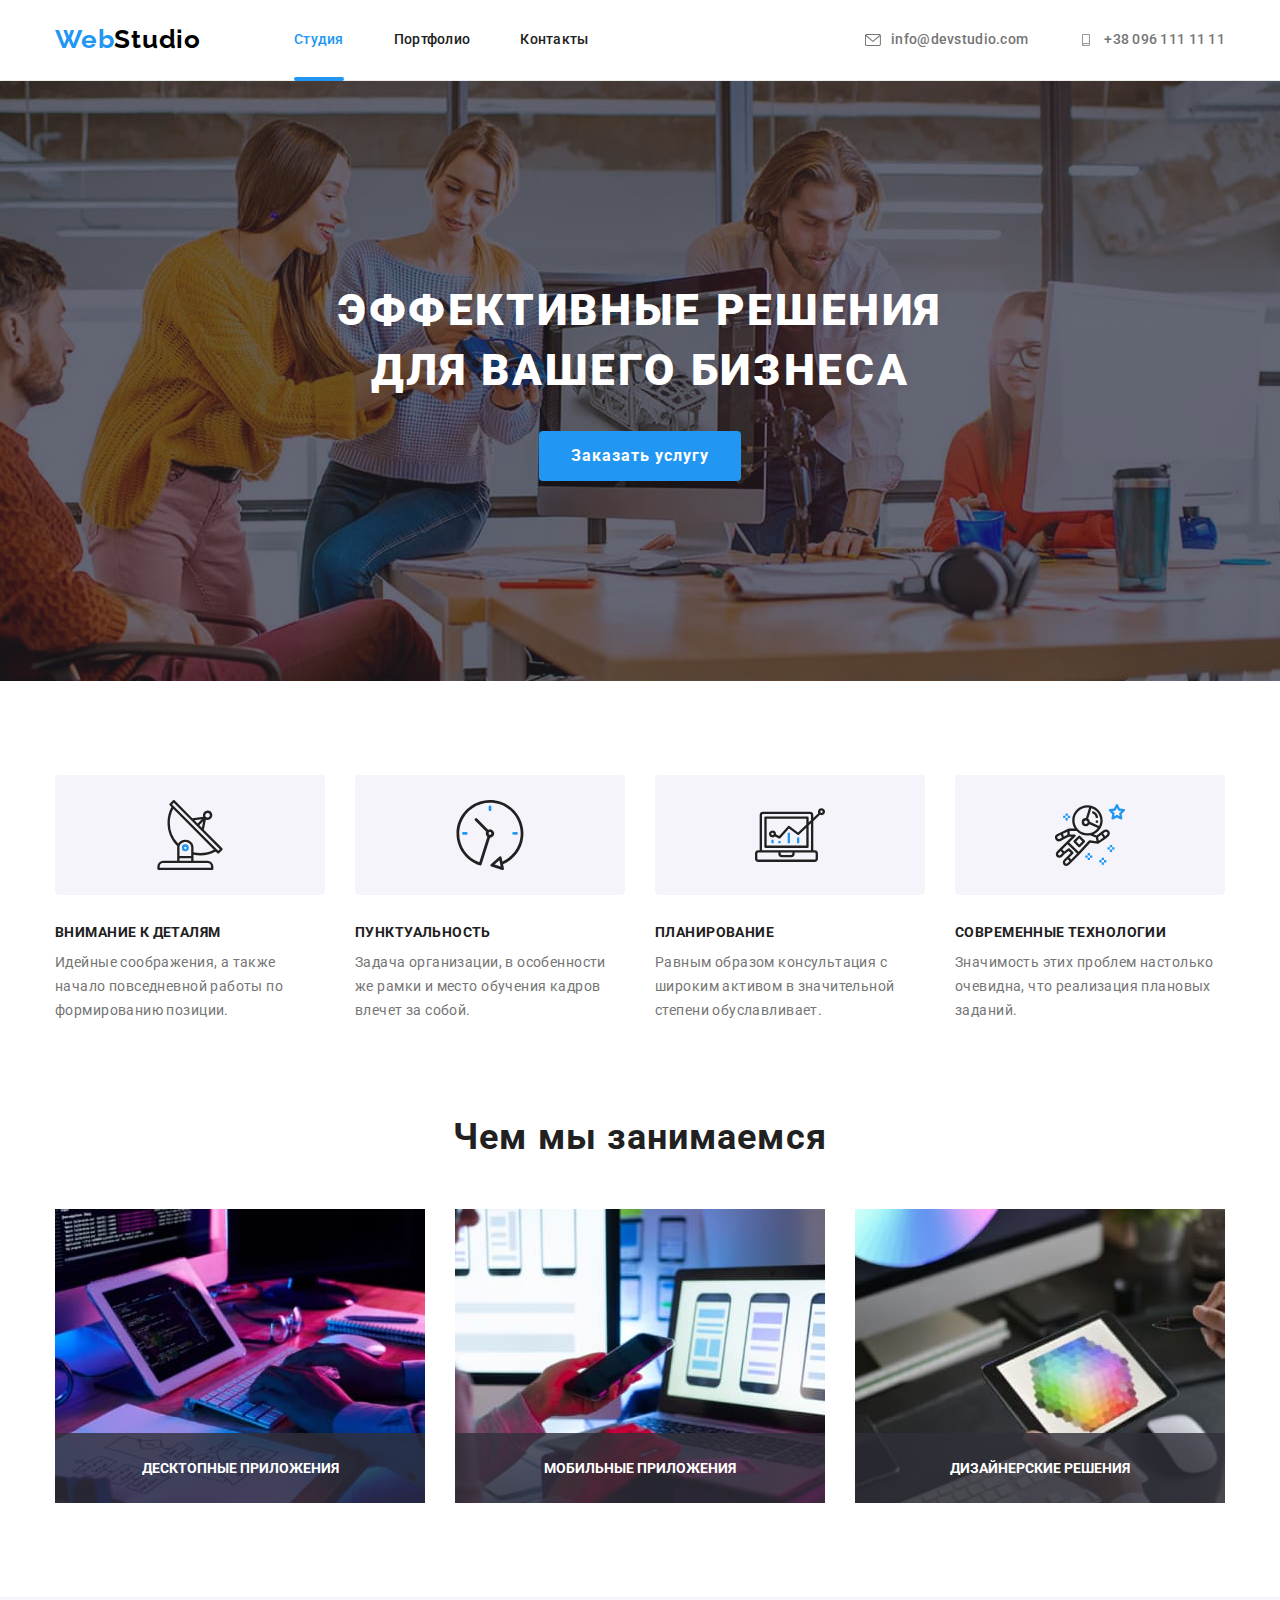
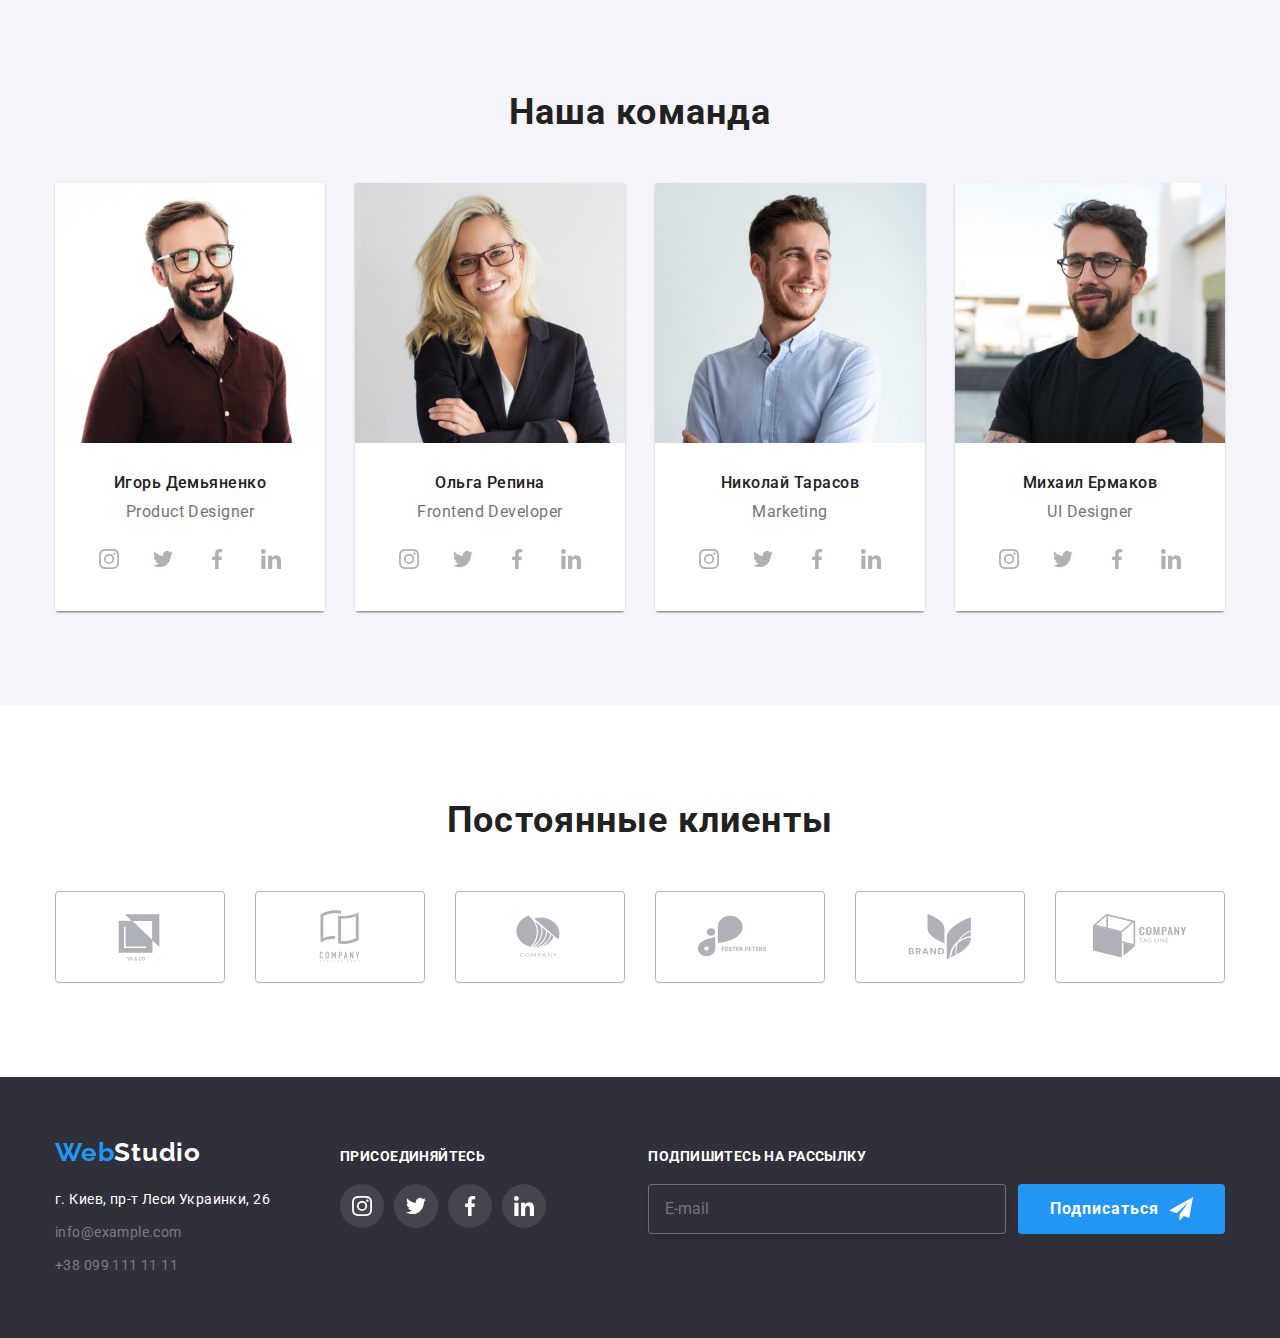
==== index.html @ a13e6424 "Клонирование файлов ДЗ-6" ====
<!DOCTYPE html>
<html lang="ru">
  <head>
    <meta charset="UTF-8" />
    <meta name="viewport" content="width=device-width, initial-scale=1.0" />
    <title>Web Studio (Version 2.1)</title>
    <link rel="preconnect" href="https://fonts.googleapis.com" />
    <link rel="preconnect" href="https://fonts.gstatic.com" crossorigin />
    <link
      href="https://fonts.googleapis.com/css2?family=Raleway:wght@700&family=Roboto:wght@400;500;700;900&display=swap"
      rel="stylesheet"
    />
    <link
      rel="stylesheet"
      href="https://cdnjs.cloudflare.com/ajax/libs/modern-normalize/1.0.0/modern-normalize.min.css"
    />
    <link rel="stylesheet" href="./css/styles.css" />
  </head>
  <body>
    <!--header-->

    <header class="page-header">
      <div class="container all-head">
        <nav class="main-nav">
          <a href="/" class="logo">Web<span class="logo-part">Studio</span></a>
          <ul class="site-nav">
            <li class="item"><a href="./index.html" class="active">Студия</a></li>
            <li class="item"><a href="./portfolio.html">Портфолио</a></li>
            <li class="item"><a href="">Контакты</a></li>
          </ul>
        </nav>
        <ul class="auth-nav">
          <li class="item">
            <a href="mailto:info@devstudio.com" class="link">
              <svg class="auth-icon" width="16" height="12">
                <use href="./images/sprite.svg#icon-envelope"></use>
              </svg>
              info@devstudio.com</a
            >
          </li>
          <li class="item">
            <a href="tel:+380961111111" class="link">
              <svg class="auth-icon" width="16" height="12">
                <use href="images/sprite.svg#icon-smartphone"></use>
              </svg>
              +38 096 111 11 11</a
            >
          </li>
        </ul>
      </div>
    </header>

    <!--main-->
    <main>
      <!--Hero section-->

      <section class="hero overlay">
        <div class="container">
          <h1 class="hero-title">
            Эффективные решения <br />
            для вашего бизнеса
          </h1>
          <button data-modal-open type="button" class="button primary">Заказать услугу</button>
        </div>
      </section>

      <!--Features section-->
      <section class="section features">
        <div class="container">
          <ul class="feature-list">
            <li class="item">
              <div class="icon-box">
                <svg class="feature-icon" width="70" height="70">
                  <use href="images/sprite.svg#icon-antenna"></use>
                </svg>
              </div>
              <h3 class="title">Внимание к деталям</h3>
              <p class="text">
                Идейные соображения, а также начало повседневной работы по формированию позиции.
              </p>
            </li>
            <li class="item">
              <div class="icon-box">
                <svg class="feature-icon" width="70" height="70">
                  <use href="images/sprite.svg#icon-clock"></use>
                </svg>
              </div>
              <h3 class="title">Пунктуальность</h3>
              <p class="text">
                Задача организации, в особенности же рамки и место обучения кадров влечет за собой.
              </p>
            </li>
            <li class="item">
              <div class="icon-box">
                <svg class="feature-icon" width="70" height="70">
                  <use href="images/sprite.svg#icon-diagram"></use>
                </svg>
              </div>
              <h3 class="title">Планирование</h3>
              <p class="text">
                Равным образом консультация с широким активом в значительной степени обуславливает.
              </p>
            </li>
            <li class="item">
              <div class="icon-box">
                <svg class="feature-icon" width="70" height="70">
                  <use href="images/sprite.svg#icon-astronaut"></use>
                </svg>
              </div>
              <h3 class="title">Современные технологии</h3>
              <p class="text">
                Значимость этих проблем настолько очевидна, что реализация плановых заданий.
              </p>
            </li>
          </ul>
        </div>
      </section>

      <!--What we do section-->
      <section class="section">
        <div class="container">
          <h2 class="section-title">Чем мы занимаемся</h2>
          <ul class="whatdo">
            <li class="whatdo-item">
              <div class="whatdo-thumb">
                <img class="whatdo-img" src="images/what1.jpg" alt="Разработка" width="370" />

                <div class="whatdo-description">
                  <p class="whatdo-text">Десктопные приложения</p>
                </div>
              </div>
            </li>
            <li class="whatdo-item">
              <div class="whatdo-thumb">
                <img src="images/what2.jpg" alt="Оптимизация" width="370" />
                <div class="whatdo-description">
                  <p class="whatdo-text">Мобильные приложения</p>
                </div>
              </div>
            </li>
            <li class="whatdo-item">
              <div class="whatdo-thumb">
                <img src="images/what3.jpg" alt="Дизайн" width="370" />
                <div class="whatdo-description">
                  <p class="whatdo-text">Дизайнерские решения</p>
                </div>
              </div>
            </li>
          </ul>
        </div>
      </section>
      <!--Our team section-->
      <section class="section our-team">
        <div class="container">
          <h2 class="section-title">Наша команда</h2>
          <ul class="team-list">
            <li class="item">
              <img src="images/team1.jpg" alt="Product Designer" width="270" />
              <div class="employee">
                <h3 class="title">Игорь Демьяненко</h3>
                <p class="text">Product Designer</p>
                <ul class="social-list">
                  <li class="social-item">
                    <a class="social-link" href="https://www.instagram.com/">
                      <svg class="social-icon" width="20" height="20">
                        <use href="images/sprite.svg#icon-instagram"></use>
                      </svg>
                    </a>
                  </li>
                  <li class="social-item">
                    <a class="social-link" href="https://www.twitter.com/">
                      <svg class="social-icon" width="20" height="20">
                        <use href="images/sprite.svg#icon-twitter"></use>
                      </svg>
                    </a>
                  </li>
                  <li class="social-item">
                    <a class="social-link" href="https://www.facebook.com/">
                      <svg class="social-icon" width="20" height="20">
                        <use href="images/sprite.svg#icon-facebook"></use>
                      </svg>
                    </a>
                  </li>
                  <li class="social-item">
                    <a class="social-link" href="https://www.linkedin.com/">
                      <svg class="social-icon" width="20" height="20">
                        <use href="images/sprite.svg#icon-linkedin"></use>
                      </svg>
                    </a>
                  </li>
                </ul>
              </div>
            </li>
            <li class="item">
              <img src="images/team2.jpg" alt="Frontend Developer" width="270" />
              <div class="employee">
                <h3 class="title">Ольга Репина</h3>
                <p class="text">Frontend Developer</p>
                <ul class="social-list">
                  <li class="social-item">
                    <a class="social-link" href="https://www.instagram.com/">
                      <svg class="social-icon" width="20" height="20">
                        <use href="images/sprite.svg#icon-instagram"></use>
                      </svg>
                    </a>
                  </li>
                  <li class="social-item">
                    <a class="social-link" href="https://www.twitter.com/">
                      <svg class="social-icon" width="20" height="20">
                        <use href="images/sprite.svg#icon-twitter"></use>
                      </svg>
                    </a>
                  </li>
                  <li class="social-item">
                    <a class="social-link" href="https://www.facebook.com/">
                      <svg class="social-icon" width="20" height="20">
                        <use href="images/sprite.svg#icon-facebook"></use>
                      </svg>
                    </a>
                  </li>
                  <li class="social-item">
                    <a class="social-link" href="https://www.linkedin.com/">
                      <svg class="social-icon" width="20" height="20">
                        <use href="images/sprite.svg#icon-linkedin"></use>
                      </svg>
                    </a>
                  </li>
                </ul>
              </div>
            </li>
            <li class="item">
              <img src="images/team3.jpg" alt="Marketing" width="270" />
              <div class="employee">
                <h3 class="title">Николай Тарасов</h3>
                <p class="text">Marketing</p>
                <ul class="social-list">
                  <li class="social-item">
                    <a class="social-link" href="https://www.instagram.com/">
                      <svg class="social-icon" width="20" height="20">
                        <use href="images/sprite.svg#icon-instagram"></use>
                      </svg>
                    </a>
                  </li>
                  <li class="social-item">
                    <a class="social-link" href="https://www.twitter.com/">
                      <svg class="social-icon" width="20" height="20">
                        <use href="images/sprite.svg#icon-twitter"></use>
                      </svg>
                    </a>
                  </li>
                  <li class="social-item">
                    <a class="social-link" href="https://www.facebook.com/">
                      <svg class="social-icon" width="20" height="20">
                        <use href="images/sprite.svg#icon-facebook"></use>
                      </svg>
                    </a>
                  </li>
                  <li class="social-item">
                    <a class="social-link" href="https://www.linkedin.com/">
                      <svg class="social-icon" width="20" height="20">
                        <use href="images/sprite.svg#icon-linkedin"></use>
                      </svg>
                    </a>
                  </li>
                </ul>
              </div>
            </li>
            <li class="item">
              <img src="images/team4.jpg" alt="UI Designer" width="270" />
              <div class="employee">
                <h3 class="title">Михаил Ермаков</h3>
                <p class="text">UI Designer</p>
                <ul class="social-list">
                  <li class="social-item">
                    <a class="social-link" href="https://www.instagram.com/">
                      <svg class="social-icon" width="20" height="20">
                        <use href="images/sprite.svg#icon-instagram"></use>
                      </svg>
                    </a>
                  </li>
                  <li class="social-item">
                    <a class="social-link" href="https://www.twitter.com/">
                      <svg class="social-icon" width="20" height="20">
                        <use href="images/sprite.svg#icon-twitter"></use>
                      </svg>
                    </a>
                  </li>
                  <li class="social-item">
                    <a class="social-link" href="https://www.facebook.com/">
                      <svg class="social-icon" width="20" height="20">
                        <use href="images/sprite.svg#icon-facebook"></use>
                      </svg>
                    </a>
                  </li>
                  <li class="social-item">
                    <a class="social-link" href="https://www.linkedin.com/">
                      <svg class="social-icon" width="20" height="20">
                        <use href="images/sprite.svg#icon-linkedin"></use>
                      </svg>
                    </a>
                  </li>
                </ul>
              </div>
            </li>
          </ul>
        </div>
      </section>
      <!-- Clients -->
      <section class="allclient">
        <div class="container">
          <h2 class="section-title">Постоянные клиенты</h2>
          <ul class="clients">
            <li class="clients-item">
              <a class="clients-link" href="">
                <svg class="clients-logo" width="106" height="60">
                  <use href="images/sprite.svg#icon-logo1"></use>
                </svg>
              </a>
            </li>
            <li class="clients-item">
              <a class="clients-link" href="">
                <svg class="clients-logo" width="106" height="60">
                  <use href="images/sprite.svg#icon-logo2"></use>
                </svg>
              </a>
            </li>
            <li class="clients-item">
              <a class="clients-link" href="">
                <svg class="clients-logo" width="106" height="60">
                  <use href="images/sprite.svg#icon-logo3"></use>
                </svg>
              </a>
            </li>
            <li class="clients-item">
              <a class="clients-link" href="">
                <svg class="clients-logo" width="106" height="60">
                  <use href="images/sprite.svg#icon-logo4"></use>
                </svg>
              </a>
            </li>
            <li class="clients-item">
              <a class="clients-link" href="">
                <svg class="clients-logo" width="106" height="60">
                  <use href="images/sprite.svg#icon-logo5"></use>
                </svg>
              </a>
            </li>
            <li class="clients-item">
              <a class="clients-link" href="">
                <svg class="clients-logo" width="106" height="60">
                  <use href="images/sprite.svg#icon-logo6"></use>
                </svg>
              </a>
            </li>
          </ul>
        </div>
      </section>
      <!-- MODAL -->
      <div class="backdrop is-hidden" data-modal>
        <div class="modal">
          <button data-modal-close class="close-modal">
            <svg class="close-icon" width="11" height="11">
              <use href="images/sprite.svg#icon-close"></use>
            </svg>
          </button>
          <p class="modal-headline">Оставьте свои данные, мы вам перезвоним</p>
          <form class="modal-form">
            <label class="form-input-box">
              Имя
              <input type="text" name="username" class="form-input" required />
              <svg class="input-icon" width="18" height="18">
                <use href="images/sprite.svg#icon-person"></use>
              </svg>
            </label>

            <label class="form-input-box">
              Телефон
              <input
                type="tel"
                name="tel"
                class="form-input"
                pattern="[0-9]{10}"
                title="0500505050"
                required
              />
              <svg class="input-icon" width="18" height="18">
                <use href="images/sprite.svg#icon-phone"></use>
              </svg>
            </label>
            <label class="form-input-box">
              Почта
              <input type="email" name="email" class="form-input" required />
              <svg class="input-icon" width="18" height="18">
                <use href="images/sprite.svg#icon-email"></use>
              </svg>
            </label>
            <label class="form-input-box">
              Комментарий
              <textarea
                name="comment"
                id="policy-check"
                class="form-comment"
                placeholder="Введите текст"
              ></textarea>
            </label>
            <label class="policy-box">
              <input type="checkbox" class="policy-checkbox" />
              <span class="custom-checkbox">
                <svg class="custom-icon" width="14" height="15">
                  <use href="images/sprite.svg#icon-check"></use>
                </svg>
              </span>
              Соглашаюсь с рассылкой и принимаю &nbsp;
              <a href="#">Условия договора</a>
            </label>
            <button type="submit" class="button primary">Отправить</button>
          </form>
        </div>
      </div>
    </main>
    <!--Footer-->
    <footer class="page-footer">
      <div class="container footer-block">
        <div class="footer-info">
          <a href="/" class="logo">Web<span class="logo-part">Studio</span></a>
          <address>
            <ul class="footer-list">
              <li class="item">
                <a
                  href="https://goo.gl/maps/JNFRqMxDM11xvSHH6"
                  target="_blank"
                  rel="noopener noreferrer"
                  class="phisical-address"
                >
                  г. Киев, пр-т Леси Украинки, 26</a
                >
              </li>
              <li class="item">
                <a href="mailto:info@example.com" class="footer-contacts">info@example.com</a>
              </li>
              <li class="item">
                <a href="tel:+380991111111" class="footer-contacts">+38 099 111 11 11</a>
              </li>
            </ul>
          </address>
        </div>
        <div class="footer-social">
          <h2 class="title-footer-social">ПРИСОЕДИНЯЙТЕСЬ</h2>
          <ul class="footer-social-list">
            <li class="footer-social-item">
              <a class="footer-social-link" href="https://www.instagram.com/">
                <svg class="footer-social-icon" width="20" height="20">
                  <use href="images/sprite.svg#icon-instagram"></use>
                </svg>
              </a>
            </li>
            <li class="footer-social-item">
              <a class="footer-social-link" href="https://www.twitter.com/">
                <svg class="footer-social-icon" width="20" height="20">
                  <use href="images/sprite.svg#icon-twitter"></use>
                </svg>
              </a>
            </li>
            <li class="footer-social-item">
              <a class="footer-social-link" href="https://www.facebook.com/">
                <svg class="footer-social-icon" width="20" height="20">
                  <use href="images/sprite.svg#icon-facebook"></use>
                </svg>
              </a>
            </li>
            <li class="footer-social-item">
              <a class="footer-social-link" href="https://www.linkedin.com/">
                <svg class="footer-social-icon" width="20" height="20">
                  <use href="images/sprite.svg#icon-linkedin"></use>
                </svg>
              </a>
            </li>
          </ul>
        </div>
        <form class="subscribe-form">
          <div class="subscribe-field">
            <label for="subscribe" class="subscribe-label">подпишитесь на рассылку</label>
            <input
              type="text"
              name="subscribe"
              id="subscribe"
              placeholder="E-mail"
              class="subscribe-input"
            />
          </div>
          <button type="submit" class="button-subscribe">
            Подписаться
            <svg class="subscribe-icon" width="24" height="24">
              <use href="images/sprite.svg#icon-send"></use>
            </svg>
          </button>
        </form>
      </div>
    </footer>
    <script src="./js/modal.js"></script>
  </body>
</html>
---- css/styles.css ----
/* цвет основного текста #757575 */
/* вторичный цвет текста #212121 */
/* основной цвет фона #FFFFFF */
/* акцент #2196F3 */
/* вторичный цвет фона #2F303A */
/* дополнительный цвет фона #f5f4fa */
*,
*::before,
*::after {
  box-sizing: border-box;
}

:root {
  --primary-text-color: #757575;
  --title-text-color: #212121;
  --accent-color: #2196f3;
  --primary-bg-color: #ffffff;
  --secondary-bg-color: #2f303a;
  --additional-bg-color: #f5f4fa;
}
body {
  background-color: var(--primary-bg-color);
  color: var(--primary-text-color);
  font-family: Roboto, sans-serif;
}

ul {
  padding: 0;
  margin: 0;
  list-style: none;
}
h3,
h2,
h1,
p {
  padding: 0;
  margin: 0;
}
img {
  display: block;
}
section {
  padding-bottom: 94px;
  padding-top: 94px;
}

.container {
  width: 1200px;
  margin-left: auto;
  margin-right: auto;
  padding-left: 15px;
  padding-right: 15px;
}

/* Page header */
.page-header {
  border-bottom: 1px solid #ececec;
}
.all-head {
  display: flex;
  align-items: center;
}
.main-nav {
  display: flex;
  align-items: center;
}

/* Logo */
.page-header .logo,
.page-header .logo-part {
  text-decoration: none;
  font-family: Raleway;
  font-weight: 700;
  font-size: 26px;
  line-height: 1.9;
  letter-spacing: 0.03em;
}
.logo {
  color: var(--accent-color);
}
.logo-part {
  color: #000000;
}
/* Site nav */
.site-nav {
  display: flex;
  margin-left: 93px;
}
.site-nav .item:not(:last-child) {
  margin-right: 50px;
}

.site-nav a {
  text-decoration: none;
  color: var(--title-text-color);
  font-weight: 500;
  font-size: 14px;
  line-height: 1.14;
  letter-spacing: 0.02em;
  display: block;
  padding-top: 32px;
  padding-bottom: 32px;
  transition: color 250ms cubic-bezier(0.4, 0, 0.2, 1);
}
.site-nav a:hover,
.site-nav a:focus,
.site-nav .active {
  color: var(--accent-color);
}
.active::after {
  display: block;
  content: '';
  position: absolute;

  bottom: -1px;
  width: 100%;
  height: 4px;
  background-color: var(--accent-color);
  border-radius: 4px;
}
a.active {
  position: relative;
}
/* Auth nav */
.auth-nav {
  display: flex;
  margin-left: auto;
}
.auth-nav .item:not(:last-child) {
  margin-right: 50px;
}
.auth-nav .link {
  display: flex;
  align-items: center;
  text-decoration: none;
  color: var(--primary-text-color);
  font-weight: 500;
  font-size: 14px;
  line-height: 1.14;
  letter-spacing: 0.02em;
  transition: color 250ms cubic-bezier(0.4, 0, 0.2, 1);
}
.auth-nav .link:hover,
.auth-nav .link:focus {
  color: var(--accent-color);
}
.auth-icon {
  margin-right: 10px;
  fill: currentColor;
}

/* Hero */
.hero {
  background-color: var(--secondary-bg-color);
  margin-bottom: 0;
  padding-top: 200px;
  padding-bottom: 200px;
}
.hero.overlay {
  max-width: 1600px;
  margin-left: auto;
  margin-right: auto;
  background-image: linear-gradient(to right, rgba(47, 48, 58, 0.4), rgba(47, 48, 58, 0.4)),
    url(../images/backgroundimg.jpg);
  background-repeat: no-repeat;
  background-position: center;
}

.hero-title {
  color: var(--primary-bg-color);
  font-weight: 900;
  font-size: 44px;
  line-height: 1.36;
  text-align: center;
  letter-spacing: 0.06em;
  text-transform: uppercase;
  margin-bottom: 30px;
}

/* Sections */
.section-title {
  color: var(--title-text-color);
  font-weight: 700;
  font-size: 36px;
  line-height: 1.17;
  text-align: center;
  letter-spacing: 0.03em;
  margin-bottom: 50px;
}

/* Features */
.feature-list {
  display: flex;
}
.features {
  padding-bottom: 0;
}
.feature-list .item {
  width: 270px;
}
.icon-box {
  display: flex;

  height: 120px;
  background-color: var(--additional-bg-color);

  margin-bottom: 30px;
  border-radius: 4px;
  justify-content: center;
  align-items: center;
}

.feature-list .item:not(:first-child) {
  margin-left: 30px;
}
.feature-list .title {
  color: var(--title-text-color);
  font-weight: 700;
  font-size: 14px;
  line-height: 1.14;
  letter-spacing: 0.03em;
  text-transform: uppercase;
  margin-bottom: 10px;
}
.feature-list .text {
  font-size: 14px;
  line-height: 1.71;
  letter-spacing: 0.03em;
}
/* What we do */
.whatdo {
  display: flex;
}
.whatdo-item:not(:last-child) {
  margin-right: 30px;
}

.whatdo-thumb {
  position: relative;
}

.whatdo-description {
  position: absolute;
  display: flex;
  align-items: center;
  justify-content: center;
  bottom: 0;
  width: 100%;
  height: 70px;
  background: rgba(47, 48, 58, 0.8);
}
.whatdo-text {
  font-weight: bold;
  font-size: 14px;
  text-align: center;
  text-transform: uppercase;
  color: var(--primary-bg-color);
}

/* Team */
.our-team {
  background-color: var(--additional-bg-color);
}
.team-list {
  display: flex;

  text-align: center;
}
.team-list .item:not(:last-child) {
  margin-right: 30px;
}
.team-list > .item {
  box-shadow: 0px 1px 3px rgba(0, 0, 0, 0.12), 0px 1px 1px rgba(0, 0, 0, 0.14),
    0px 2px 1px rgba(0, 0, 0, 0.2);
  border-radius: 0px 0px 4px 4px;
}
.team-list .title {
  color: var(--title-text-color);
  font-weight: 500;
  font-size: 16px;
  line-height: 1.19;
  letter-spacing: 0.03em;
  margin-bottom: 10px;
}
.team-list .text {
  font-size: 16px;
  line-height: 1.19;
  letter-spacing: 0.03em;
  margin-bottom: 16px;
}
.employee {
  padding-top: 30px;
  padding-bottom: 30px;
  background-color: #fff;
}
.social-list {
  display: flex;
  justify-content: center;
}
.social-list li:not(:last-child) {
  margin-right: 10px;
}
.social-link {
  display: flex;
  justify-content: center;
  align-items: center;
  width: 44px;
  height: 44px;
  border-radius: 50%;
  background-color: #ffffff;
  transition: background-color 250ms cubic-bezier(0.4, 0, 0.2, 1);
}
.social-link:hover .social-icon,
.social-link:focus .social-icon {
  fill: var(--primary-bg-color);
}
.social-link:hover,
.social-link:focus {
  background-color: var(--accent-color);
}

.social-icon {
  fill: #afb1b8;
  transition: fill 250ms cubic-bezier(0.4, 0, 0.2, 1);
}

/* Clients */
.clients {
  display: flex;
}
.allclient {
}
.clients-item {
  height: 92px;
  width: 170px;
}
.clients-link {
  display: flex;
  box-sizing: border-box;
  height: 100%;
  width: 100%;
  border: 1px solid #afb1b8;
  content: '';
  border-radius: 4px;
  align-items: center;
  justify-content: center;
  transition: border-color 250ms cubic-bezier(0.4, 0, 0.2, 1);
}
.clients-logo {
  fill: #afb1b8;
  transition: fill 250ms cubic-bezier(0.4, 0, 0.2, 1);
}
.clients-link:hover,
.clients-link:focus {
  border-color: var(--accent-color);
}
.clients-link:hover .clients-logo,
.clients-link:focus .clients-logo {
  fill: var(--accent-color);
}

.clients-item:not(:last-child) {
  margin-right: 30px;
}

/* Button */

.button {
  color: var(--title-text-color);
  background-color: var(--primary-bg-color);
  font-family: Roboto;
  font-weight: 700;
  font-size: 16px;
  line-height: 1.88;
  display: flex;
  align-items: center;
  text-align: center;
  letter-spacing: 0.06em;

  border-radius: 4px;
  padding: 10px 32px;
  border: transparent;
  justify-content: center;
}

.button.primary {
  min-width: 200px;
  min-height: 50px;
  background-color: var(--accent-color);
  color: var(--primary-bg-color);
  cursor: pointer;
  margin-left: auto;
  margin-right: auto;
  transition: background-color 250ms cubic-bezier(0.4, 0, 0.2, 1),
    box-shadow 250ms cubic-bezier(0.4, 0, 0.2, 1);
}
.button.primary:hover,
.button.primary:focus {
  background-color: #188ce8;
  box-shadow: 0px 4px 4px rgba(0, 0, 0, 0.15);
}
.button.secondary {
  background-color: var(--additional-bg-color);
  color: var(--title-text-color);
  cursor: pointer;
  font-weight: 500;
  font-size: 16px;
  line-height: 1.62;
  text-align: center;
  letter-spacing: 0.03em;
  padding: 6px 22px;
  margin-bottom: 0;
  transition: color 250ms cubic-bezier(0.4, 0, 0.2, 1),
    box-shadow 250ms cubic-bezier(0.4, 0, 0.2, 1),
    background-color 250ms cubic-bezier(0.4, 0, 0.2, 1);
}
.button.secondary:hover,
.button.secondary:focus,
.button.secondary:active {
  background-color: var(--accent-color);
  color: var(--primary-bg-color);
  box-shadow: 0px 3px 1px rgba(0, 0, 0, 0.1), 0px 1px 2px rgba(0, 0, 0, 0.08),
    0px 2px 2px rgba(0, 0, 0, 0.12);
}

/* Footer */
.page-footer {
  display: flex;
  background-color: var(--secondary-bg-color);
  padding-top: 60px;
  padding-bottom: 60px;
  align-items: baseline;
}
address {
  margin-top: 20px;
}
.footer-list .item:not(:last-child) {
  margin-bottom: 9px;
}
.page-footer .logo,
.page-footer .logo-part {
  font-family: Raleway;
  text-decoration: none;
  font-weight: 700;
  font-size: 26px;
  line-height: 1.19;
  letter-spacing: 0.03em;
}
.page-footer .logo-part {
  color: var(--primary-bg-color);
}
.phisical-address {
  color: var(--primary-bg-color);
  text-decoration: none;
  font-style: normal;
  font-size: 14px;
  line-height: 1.71;
  letter-spacing: 0.03em;
}
.footer-contacts {
  color: #ffffff60;
  text-decoration: none;
  font-style: normal;
  font-size: 14px;
  line-height: 1.71;
  letter-spacing: 0.03em;
}
.footer-block {
  display: flex;
  align-items: baseline;
}
.footer-social {
  display: inline-block;
  margin-left: 70px;
}
.title-footer-social {
  margin-bottom: 20px;
  font-style: normal;
  font-weight: bold;
  font-size: 14px;
  line-height: 16px;
  letter-spacing: 0.03em;
  text-transform: uppercase;
  color: var(--primary-bg-color);
}
.footer-social-list {
  display: flex;
  justify-content: center;
}
.footer-social-list li:not(:last-child) {
  margin-right: 10px;
}
.footer-social-link {
  display: flex;
  justify-content: center;
  align-items: center;
  width: 44px;
  height: 44px;
  border-radius: 50%;
  background-color: rgba(255, 255, 255, 0.1);
  transition: background-color 250ms cubic-bezier(0.4, 0, 0.2, 1);
}
.footer-social-link:hover .footer-social-icon,
.footer-social-link:focus .footer-social-icon {
  fill: var(--primary-bg-color);
}
.footer-social-link:hover,
.footer-social-link:focus {
  background-color: var(--accent-color);
}

.footer-social-icon {
  transition: fill 250ms cubic-bezier(0.4, 0, 0.2, 1);
  fill: var(--primary-bg-color);
}
/* Footer subscribe */
.subscribe-form {
  display: flex;
  margin-left: auto;
  align-items: flex-end;
}
.subscribe-label {
  display: block;
  margin-bottom: 20px;
  font-weight: bold;
  font-size: 14px;
  line-height: 16px;
  letter-spacing: 0.03em;
  text-transform: uppercase;
  color: var(--primary-bg-color);
}
.subscribe-field {
  margin-right: 12px;
}
.subscribe-input {
  width: 358px;
  height: 50px;
  border: 1px solid rgba(255, 255, 255, 0.3);
  box-sizing: border-box;
  filter: drop-shadow(0px 4px 4px rgba(0, 0, 0, 0.15));
  border-radius: 4px;
  background-color: #2f303a;
  color: var(--primary-bg-color);

  padding-left: 16px;
}

.button-subscribe {
  background-color: var(--accent-color);
  color: var(--primary-bg-color);
  font-weight: 700;
  font-size: 16px;
  line-height: 1.88;
  display: inline-flex;
  align-items: center;
  text-align: center;
  letter-spacing: 0.06em;

  border-radius: 4px;
  padding: 10px 32px;
  border: transparent;
  justify-content: center;
  cursor: pointer;
  transition: background-color 250ms cubic-bezier(0.4, 0, 0.2, 1),
    box-shadow 250ms cubic-bezier(0.4, 0, 0.2, 1);
}

.button-subscribe:hover,
.button-subscribe:focus {
  background-color: #188ce8;
  box-shadow: 0px 4px 4px rgba(0, 0, 0, 0.15);
}
.subscribe-icon {
  margin-left: 10px;
}
/* Portfolio */
/* Our projects */
.project-list {
  display: flex;
  flex-wrap: wrap;
  margin-left: -30px;
  margin-top: -30px;
}
.project-list .title {
  color: var(--title-text-color);
  font-weight: 700;
  font-size: 18px;
  line-height: 2;
  letter-spacing: 0.06em;
  margin-bottom: 4px;
}
.project-list .text {
  color: var(--primary-text-color);
  font-size: 16px;
  line-height: 1.88;
  letter-spacing: 0.03em;
}
.project-list .project-link {
  text-decoration: none;
}
.project-link {
  display: block;
  transition: box-shadow 250ms cubic-bezier(0.4, 0, 0.2, 1);
}

.project-item {
  flex-basis: calc(100% / 3 - 30px);
  margin-left: 30px;
  margin-top: 30px;
}

.project-filter {
  display: flex;
  justify-content: center;
  margin-bottom: 50px;
}
.project-filter .item:not(:last-child) {
  margin-right: 8px;
}
.project-name {
  padding: 20px 24px 20px 24px;
  border-right: 1px solid #eeeeee;
  border-bottom: 1px solid #eeeeee;
  border-left: 1px solid #eeeeee;
}

.project-wraper {
  position: relative;
  overflow: hidden;
  display: flex;
}
.project-overlay {
  position: absolute;
  top: 0;
  left: 0;
  width: 100%;
  height: 100%;
  background: rgba(33, 150, 243, 0.9);
  transform: translateY(101%);
  transition: transform 250ms cubic-bezier(0.4, 0, 0.2, 1);
}
.project-text {
  font-size: 18px;
  line-height: 28px;
  letter-spacing: 0.03em;
  padding: 63px 24px;

  color: var(--primary-bg-color);
}
.project-link:hover,
.project-link:focus {
  box-shadow: 0px 1px 1px rgba(0, 0, 0, 0.12), 0px 4px 4px rgba(0, 0, 0, 0.06),
    1px 4px 6px rgba(0, 0, 0, 0.16);
}
.project-link:hover .project-overlay,
.project-link:focus .project-overlay {
  transform: translateY(0);
  overflow: visible;
}

/* modal */
.backdrop {
  position: fixed;
  top: 0;
  left: 0;
  width: 100%;
  height: 100%;
  background-color: rgba(0, 0, 0, 0.2);
  opacity: 1;
  visibility: visible;
  transition: opacity 250ms cubic-bezier(0.4, 0, 0.2, 1),
    visibility 250ms cubic-bezier(0.4, 0, 0.2, 1);
}
.backdrop.is-hidden {
  pointer-events: none;
  opacity: 0;
  visibility: hidden;
}

.backdrop.is-hidden .modal {
  transform: translate(-50%, -50%) scale(0.8);
}
.modal {
  position: absolute;
  top: 50%;
  left: 50%;
  transform: translate(-50%, -50%) scale(1);

  width: 528px;
  min-height: 581px;
  box-shadow: 0px 1px 3px rgba(0, 0, 0, 0.12), 0px 1px 1px rgba(0, 0, 0, 0.14),
    0px 2px 1px rgba(0, 0, 0, 0.2);
  border-radius: 4px;
  padding: 40px;

  transition: transform 250ms cubic-bezier(0.4, 0, 0.2, 1);

  background-color: var(--primary-bg-color);
}
.close-modal {
  position: absolute;
  display: flex;
  justify-content: center;
  align-items: center;
  top: 8px;
  right: 8px;

  width: 30px;
  height: 30px;
  padding: 0;
  border: 1px solid rgba(0, 0, 0, 0.1);
  border-radius: 50%;

  cursor: pointer;

  background-color: var(--primary-bg-color);
}
.close-icon {
  fill: #000000;
  transition: fill 250ms cubic-bezier(0.4, 0, 0.2, 1);
}
.close-modal:hover .close-icon,
.close-modal:focus .close-icon {
  fill: var(--accent-color);
}
.modal-headline {
  margin-bottom: 12px;
  font-weight: bold;
  font-size: 20px;
  line-height: 23px;
  text-align: center;
  letter-spacing: 0.03em;

  color: var(--title-text-color);
}
.form-input-box {
  position: relative;
  display: block;
  margin-bottom: 10px;
  font-size: 12px;
  line-height: 14px;
  letter-spacing: 0.01em;
  color: var(--primary-text-color);
}
.form-input,
.form-comment {
  width: 100%;
  height: 40px;
  border: 1px solid rgba(33, 33, 33, 0.2);
  border-radius: 4px;
  margin-top: 4px;
  padding: 12px 10px 12px 42px;
  transition: border 250ms cubic-bezier(0.4, 0, 0.2, 1);
  cursor: pointer;
}
.form-input:focus {
  outline: none;
  border: 1px solid var(--accent-color);
}
.form-input:focus + svg {
  fill: var(--accent-color);
}
.form-comment:focus {
  outline: 1px solid var(--accent-color);
}
.form-comment {
  resize: none;
  height: 120px;
  padding: 12px 16px;
}
.form-comment::placeholder {
  color: rgba(117, 117, 117, 0.5);
}
.input-icon {
  position: absolute;
  display: block;
  top: 50%;
  left: 10px;
  transition: fill 250ms cubic-bezier(0.4, 0, 0.2, 1);
}
.policy-box {
  display: flex;
  font-size: 14px;
  text-align: center;
  align-items: center;
  margin-bottom: 30px;
  margin-top: 20px;
  margin-left: 14px;
}
.policy-box a {
  color: var(--accent-color);
  text-decoration-skip-ink: none;
}
.custom-checkbox {
  position: relative;
  width: 16px;
  height: 15px;
  border: 2px solid #212121;
  border-radius: 2px;
  margin-right: 7px;
  transition: background-color 250ms cubic-bezier(0.4, 0, 0.2, 1),
    border-color 250ms cubic-bezier(0.4, 0, 0.2, 1);
}

.policy-checkbox {
  position: absolute;
  width: 1px;
  height: 1px;
  margin: -1px;
  border: 0;
  padding: 0;
  clip: rect(0 0 0 0);
  overflow: hidden;
  /* visibility: hidden; */
}

.custom-icon {
  position: absolute;
  top: 50%;
  left: 50%;
  transform: translate(-50%, -50%);
}
.policy-checkbox:checked + .custom-checkbox {
  background-color: var(--accent-color);
  border-color: var(--accent-color);
}
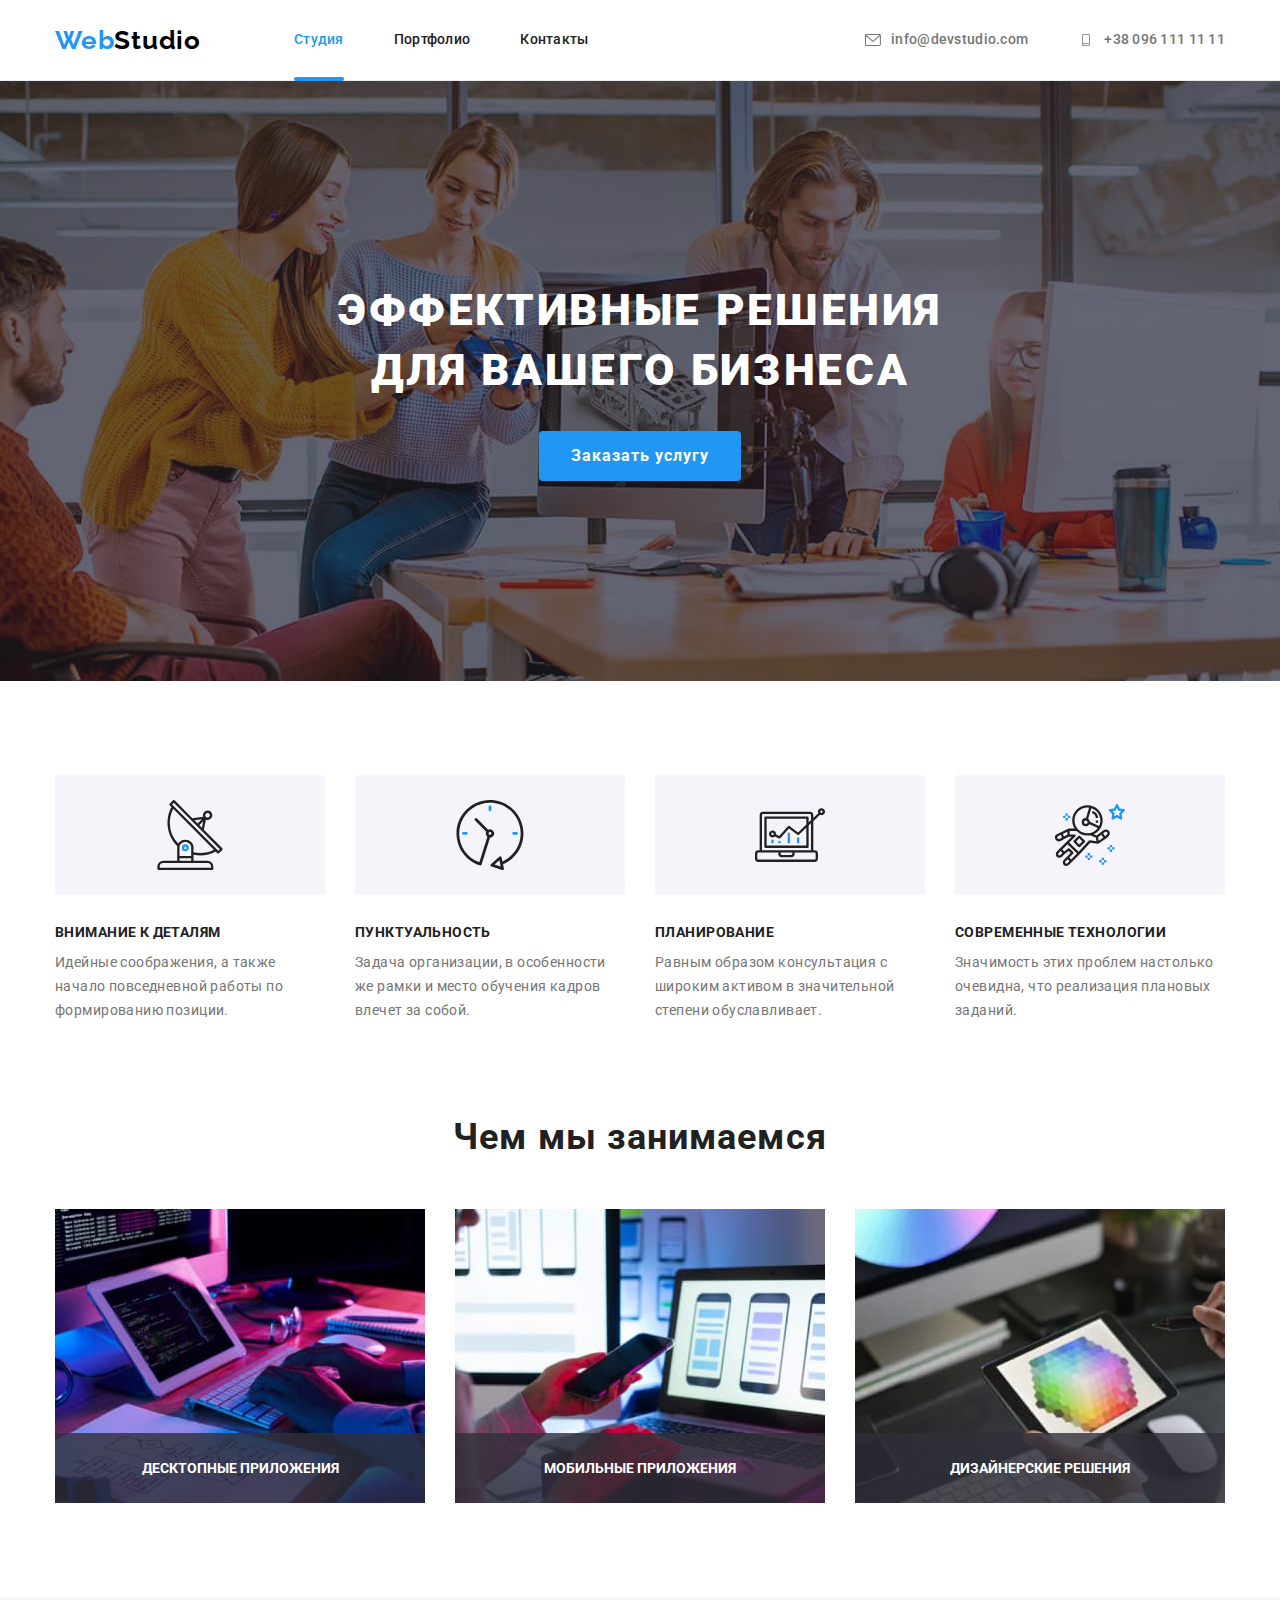
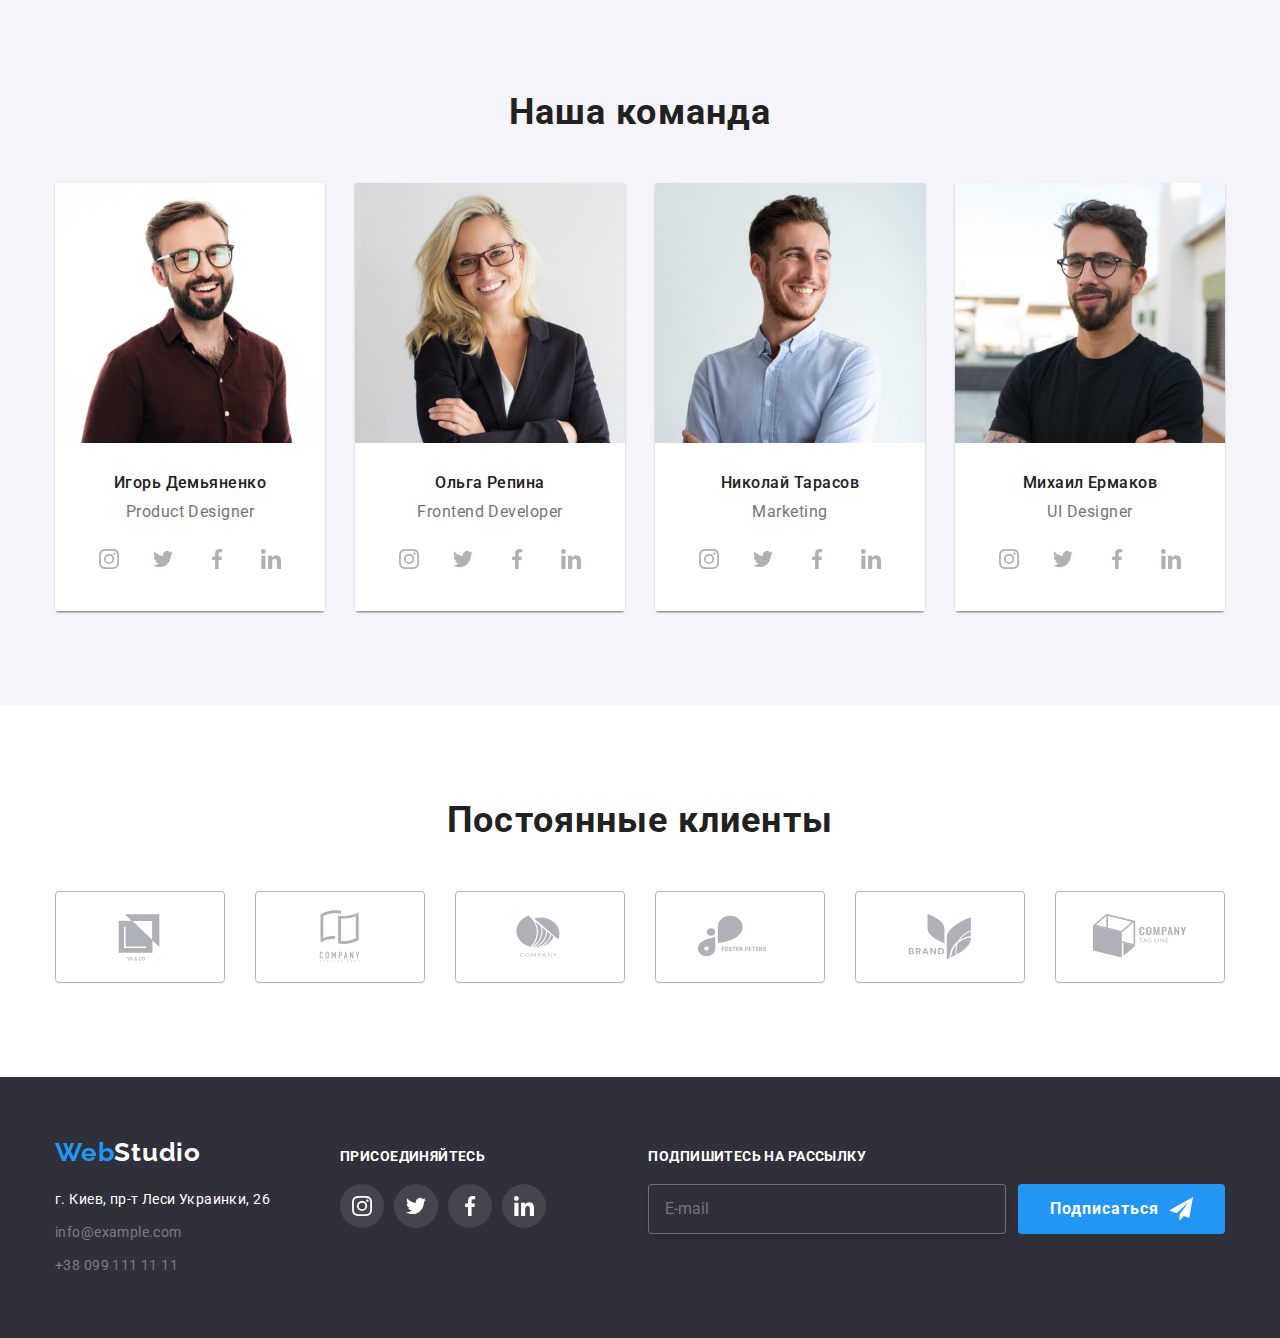
==== commit e614fd86: "Переименование классов по БЭМ" ====
--- a/index.html
+++ b/index.html
@@ -20,27 +20,31 @@
     <!--header-->
 
     <header class="page-header">
-      <div class="container all-head">
+      <div class="container page-header__container">
         <nav class="main-nav">
           <a href="/" class="logo">Web<span class="logo-part">Studio</span></a>
           <ul class="site-nav">
-            <li class="item"><a href="./index.html" class="active">Студия</a></li>
-            <li class="item"><a href="./portfolio.html">Портфолио</a></li>
-            <li class="item"><a href="">Контакты</a></li>
+            <li class="site-nav__item">
+              <a href="./index.html" class="site-nav__link site-nav__link--active">Студия</a>
+            </li>
+            <li class="site-nav__item">
+              <a href="./portfolio.html" class="site-nav__link">Портфолио</a>
+            </li>
+            <li class="site-nav__item"><a href="" class="site-nav__link">Контакты</a></li>
           </ul>
         </nav>
         <ul class="auth-nav">
-          <li class="item">
-            <a href="mailto:info@devstudio.com" class="link">
-              <svg class="auth-icon" width="16" height="12">
+          <li class="auth-nav__item">
+            <a href="mailto:info@devstudio.com" class="auth-nav__link">
+              <svg class="auth-nav__icon" width="16" height="12">
                 <use href="./images/sprite.svg#icon-envelope"></use>
               </svg>
               info@devstudio.com</a
             >
           </li>
-          <li class="item">
-            <a href="tel:+380961111111" class="link">
-              <svg class="auth-icon" width="16" height="12">
+          <li class="auth-nav__item">
+            <a href="tel:+380961111111" class="auth-nav__link">
+              <svg class="auth-nav__icon" width="16" height="12">
                 <use href="images/sprite.svg#icon-smartphone"></use>
               </svg>
               +38 096 111 11 11</a
@@ -67,48 +71,48 @@
       <!--Features section-->
       <section class="section features">
         <div class="container">
-          <ul class="feature-list">
-            <li class="item">
-              <div class="icon-box">
-                <svg class="feature-icon" width="70" height="70">
+          <ul class="features__list">
+            <li class="features__item">
+              <div class="features__icon-box">
+                <svg class="icon" width="70" height="70">
                   <use href="images/sprite.svg#icon-antenna"></use>
                 </svg>
               </div>
-              <h3 class="title">Внимание к деталям</h3>
-              <p class="text">
+              <h3 class="features__title">Внимание к деталям</h3>
+              <p class="features__text">
                 Идейные соображения, а также начало повседневной работы по формированию позиции.
               </p>
             </li>
-            <li class="item">
-              <div class="icon-box">
-                <svg class="feature-icon" width="70" height="70">
+            <li class="features__item">
+              <div class="features__icon-box">
+                <svg class="icon" width="70" height="70">
                   <use href="images/sprite.svg#icon-clock"></use>
                 </svg>
               </div>
-              <h3 class="title">Пунктуальность</h3>
-              <p class="text">
+              <h3 class="features__title">Пунктуальность</h3>
+              <p class="features__text">
                 Задача организации, в особенности же рамки и место обучения кадров влечет за собой.
               </p>
             </li>
-            <li class="item">
-              <div class="icon-box">
-                <svg class="feature-icon" width="70" height="70">
+            <li class="features__item">
+              <div class="features__icon-box">
+                <svg class="icon" width="70" height="70">
                   <use href="images/sprite.svg#icon-diagram"></use>
                 </svg>
               </div>
-              <h3 class="title">Планирование</h3>
-              <p class="text">
+              <h3 class="features__title">Планирование</h3>
+              <p class="features__text">
                 Равным образом консультация с широким активом в значительной степени обуславливает.
               </p>
             </li>
-            <li class="item">
-              <div class="icon-box">
-                <svg class="feature-icon" width="70" height="70">
+            <li class="features__item">
+              <div class="features__icon-box">
+                <svg class="icon" width="70" height="70">
                   <use href="images/sprite.svg#icon-astronaut"></use>
                 </svg>
               </div>
-              <h3 class="title">Современные технологии</h3>
-              <p class="text">
+              <h3 class="features__title">Современные технологии</h3>
+              <p class="features__text">
                 Значимость этих проблем настолько очевидна, что реализация плановых заданий.
               </p>
             </li>
@@ -116,74 +120,74 @@
         </div>
       </section>
 
-      <!--What we do section-->
+      <!--Occupation section-->
       <section class="section">
         <div class="container">
           <h2 class="section-title">Чем мы занимаемся</h2>
-          <ul class="whatdo">
-            <li class="whatdo-item">
-              <div class="whatdo-thumb">
-                <img class="whatdo-img" src="images/what1.jpg" alt="Разработка" width="370" />
-
-                <div class="whatdo-description">
-                  <p class="whatdo-text">Десктопные приложения</p>
+          <ul class="occupation">
+            <li class="occupation__item">
+              <div class="occupation__thumb">
+                <img class="occupation__img" src="images/what1.jpg" alt="Разработка" width="370" />
+
+                <div class="occupation__description">
+                  <p class="occupation__text">Десктопные приложения</p>
                 </div>
               </div>
             </li>
-            <li class="whatdo-item">
-              <div class="whatdo-thumb">
+            <li class="occupation__item">
+              <div class="occupation__thumb">
                 <img src="images/what2.jpg" alt="Оптимизация" width="370" />
-                <div class="whatdo-description">
-                  <p class="whatdo-text">Мобильные приложения</p>
+                <div class="occupation__description">
+                  <p class="occupation__text">Мобильные приложения</p>
                 </div>
               </div>
             </li>
-            <li class="whatdo-item">
-              <div class="whatdo-thumb">
+            <li class="occupation__item">
+              <div class="occupation__thumb">
                 <img src="images/what3.jpg" alt="Дизайн" width="370" />
-                <div class="whatdo-description">
-                  <p class="whatdo-text">Дизайнерские решения</p>
+                <div class="occupation__description">
+                  <p class="occupation__text">Дизайнерские решения</p>
                 </div>
               </div>
             </li>
           </ul>
         </div>
       </section>
-      <!--Our team section-->
+      <!--Team section-->
       <section class="section our-team">
         <div class="container">
           <h2 class="section-title">Наша команда</h2>
-          <ul class="team-list">
-            <li class="item">
+          <ul class="our-team__list">
+            <li class="our-team__item">
               <img src="images/team1.jpg" alt="Product Designer" width="270" />
-              <div class="employee">
-                <h3 class="title">Игорь Демьяненко</h3>
-                <p class="text">Product Designer</p>
+              <div class="our-team__employee">
+                <h3 class="our-team__title">Игорь Демьяненко</h3>
+                <p class="our-team__text">Product Designer</p>
                 <ul class="social-list">
-                  <li class="social-item">
-                    <a class="social-link" href="https://www.instagram.com/">
-                      <svg class="social-icon" width="20" height="20">
+                  <li class="social-list__item">
+                    <a class="social-list__link" href="https://www.instagram.com/">
+                      <svg class="social-list__icon" width="20" height="20">
                         <use href="images/sprite.svg#icon-instagram"></use>
                       </svg>
                     </a>
                   </li>
-                  <li class="social-item">
-                    <a class="social-link" href="https://www.twitter.com/">
-                      <svg class="social-icon" width="20" height="20">
+                  <li class="social-list__item">
+                    <a class="social-list__link" href="https://www.twitter.com/">
+                      <svg class="social-list__icon" width="20" height="20">
                         <use href="images/sprite.svg#icon-twitter"></use>
                       </svg>
                     </a>
                   </li>
-                  <li class="social-item">
-                    <a class="social-link" href="https://www.facebook.com/">
-                      <svg class="social-icon" width="20" height="20">
+                  <li class="social-list__item">
+                    <a class="social-list__link" href="https://www.facebook.com/">
+                      <svg class="social-list__icon" width="20" height="20">
                         <use href="images/sprite.svg#icon-facebook"></use>
                       </svg>
                     </a>
                   </li>
-                  <li class="social-item">
-                    <a class="social-link" href="https://www.linkedin.com/">
-                      <svg class="social-icon" width="20" height="20">
+                  <li class="social-list__item">
+                    <a class="social-list__link" href="https://www.linkedin.com/">
+                      <svg class="social-list__icon" width="20" height="20">
                         <use href="images/sprite.svg#icon-linkedin"></use>
                       </svg>
                     </a>
@@ -191,36 +195,36 @@
                 </ul>
               </div>
             </li>
-            <li class="item">
+            <li class="our-team__item">
               <img src="images/team2.jpg" alt="Frontend Developer" width="270" />
-              <div class="employee">
-                <h3 class="title">Ольга Репина</h3>
-                <p class="text">Frontend Developer</p>
+              <div class="our-team__employee">
+                <h3 class="our-team__title">Ольга Репина</h3>
+                <p class="our-team__text">Frontend Developer</p>
                 <ul class="social-list">
-                  <li class="social-item">
-                    <a class="social-link" href="https://www.instagram.com/">
-                      <svg class="social-icon" width="20" height="20">
+                  <li class="social-list__item">
+                    <a class="social-list__link" href="https://www.instagram.com/">
+                      <svg class="social-list__icon" width="20" height="20">
                         <use href="images/sprite.svg#icon-instagram"></use>
                       </svg>
                     </a>
                   </li>
-                  <li class="social-item">
-                    <a class="social-link" href="https://www.twitter.com/">
-                      <svg class="social-icon" width="20" height="20">
+                  <li class="social-list__item">
+                    <a class="social-list__link" href="https://www.twitter.com/">
+                      <svg class="social-list__icon" width="20" height="20">
                         <use href="images/sprite.svg#icon-twitter"></use>
                       </svg>
                     </a>
                   </li>
-                  <li class="social-item">
-                    <a class="social-link" href="https://www.facebook.com/">
-                      <svg class="social-icon" width="20" height="20">
+                  <li class="social-list__item">
+                    <a class="social-list__link" href="https://www.facebook.com/">
+                      <svg class="social-list__icon" width="20" height="20">
                         <use href="images/sprite.svg#icon-facebook"></use>
                       </svg>
                     </a>
                   </li>
-                  <li class="social-item">
-                    <a class="social-link" href="https://www.linkedin.com/">
-                      <svg class="social-icon" width="20" height="20">
+                  <li class="social-list__item">
+                    <a class="social-list__link" href="https://www.linkedin.com/">
+                      <svg class="social-list__icon" width="20" height="20">
                         <use href="images/sprite.svg#icon-linkedin"></use>
                       </svg>
                     </a>
@@ -228,36 +232,36 @@
                 </ul>
               </div>
             </li>
-            <li class="item">
+            <li class="our-team__item">
               <img src="images/team3.jpg" alt="Marketing" width="270" />
-              <div class="employee">
-                <h3 class="title">Николай Тарасов</h3>
-                <p class="text">Marketing</p>
+              <div class="our-team__employee">
+                <h3 class="our-team__title">Николай Тарасов</h3>
+                <p class="our-team__text">Marketing</p>
                 <ul class="social-list">
-                  <li class="social-item">
-                    <a class="social-link" href="https://www.instagram.com/">
-                      <svg class="social-icon" width="20" height="20">
+                  <li class="social-list__item">
+                    <a class="social-list__link" href="https://www.instagram.com/">
+                      <svg class="social-list__icon" width="20" height="20">
                         <use href="images/sprite.svg#icon-instagram"></use>
                       </svg>
                     </a>
                   </li>
-                  <li class="social-item">
-                    <a class="social-link" href="https://www.twitter.com/">
-                      <svg class="social-icon" width="20" height="20">
+                  <li class="social-list__item">
+                    <a class="social-list__link" href="https://www.twitter.com/">
+                      <svg class="social-list__icon" width="20" height="20">
                         <use href="images/sprite.svg#icon-twitter"></use>
                       </svg>
                     </a>
                   </li>
-                  <li class="social-item">
-                    <a class="social-link" href="https://www.facebook.com/">
-                      <svg class="social-icon" width="20" height="20">
+                  <li class="social-list__item">
+                    <a class="social-list__link" href="https://www.facebook.com/">
+                      <svg class="social-list__icon" width="20" height="20">
                         <use href="images/sprite.svg#icon-facebook"></use>
                       </svg>
                     </a>
                   </li>
-                  <li class="social-item">
-                    <a class="social-link" href="https://www.linkedin.com/">
-                      <svg class="social-icon" width="20" height="20">
+                  <li class="social-list__item">
+                    <a class="social-list__link" href="https://www.linkedin.com/">
+                      <svg class="social-list__icon" width="20" height="20">
                         <use href="images/sprite.svg#icon-linkedin"></use>
                       </svg>
                     </a>
@@ -265,36 +269,36 @@
                 </ul>
               </div>
             </li>
-            <li class="item">
+            <li class="our-team__item">
               <img src="images/team4.jpg" alt="UI Designer" width="270" />
-              <div class="employee">
-                <h3 class="title">Михаил Ермаков</h3>
-                <p class="text">UI Designer</p>
+              <div class="our-team__employee">
+                <h3 class="our-team__title">Михаил Ермаков</h3>
+                <p class="our-team__text">UI Designer</p>
                 <ul class="social-list">
-                  <li class="social-item">
-                    <a class="social-link" href="https://www.instagram.com/">
-                      <svg class="social-icon" width="20" height="20">
+                  <li class="social-list__item">
+                    <a class="social-list__link" href="https://www.instagram.com/">
+                      <svg class="social-list__icon" width="20" height="20">
                         <use href="images/sprite.svg#icon-instagram"></use>
                       </svg>
                     </a>
                   </li>
-                  <li class="social-item">
-                    <a class="social-link" href="https://www.twitter.com/">
-                      <svg class="social-icon" width="20" height="20">
+                  <li class="social-list__item">
+                    <a class="social-list__link" href="https://www.twitter.com/">
+                      <svg class="social-list__icon" width="20" height="20">
                         <use href="images/sprite.svg#icon-twitter"></use>
                       </svg>
                     </a>
                   </li>
-                  <li class="social-item">
-                    <a class="social-link" href="https://www.facebook.com/">
-                      <svg class="social-icon" width="20" height="20">
+                  <li class="social-list__item">
+                    <a class="social-list__link" href="https://www.facebook.com/">
+                      <svg class="social-list__icon" width="20" height="20">
                         <use href="images/sprite.svg#icon-facebook"></use>
                       </svg>
                     </a>
                   </li>
-                  <li class="social-item">
-                    <a class="social-link" href="https://www.linkedin.com/">
-                      <svg class="social-icon" width="20" height="20">
+                  <li class="social-list__item">
+                    <a class="social-list__link" href="https://www.linkedin.com/">
+                      <svg class="social-list__icon" width="20" height="20">
                         <use href="images/sprite.svg#icon-linkedin"></use>
                       </svg>
                     </a>
@@ -306,48 +310,48 @@
         </div>
       </section>
       <!-- Clients -->
-      <section class="allclient">
+      <section class="section">
         <div class="container">
           <h2 class="section-title">Постоянные клиенты</h2>
           <ul class="clients">
-            <li class="clients-item">
-              <a class="clients-link" href="">
-                <svg class="clients-logo" width="106" height="60">
+            <li class="clients__item">
+              <a class="clients__link" href="">
+                <svg class="clients__logo" width="106" height="60">
                   <use href="images/sprite.svg#icon-logo1"></use>
                 </svg>
               </a>
             </li>
-            <li class="clients-item">
-              <a class="clients-link" href="">
-                <svg class="clients-logo" width="106" height="60">
+            <li class="clients__item">
+              <a class="clients__link" href="">
+                <svg class="clients__logo" width="106" height="60">
                   <use href="images/sprite.svg#icon-logo2"></use>
                 </svg>
               </a>
             </li>
-            <li class="clients-item">
-              <a class="clients-link" href="">
-                <svg class="clients-logo" width="106" height="60">
+            <li class="clients__item">
+              <a class="clients__link" href="">
+                <svg class="clients__logo" width="106" height="60">
                   <use href="images/sprite.svg#icon-logo3"></use>
                 </svg>
               </a>
             </li>
-            <li class="clients-item">
-              <a class="clients-link" href="">
-                <svg class="clients-logo" width="106" height="60">
+            <li class="clients__item">
+              <a class="clients__link" href="">
+                <svg class="clients__logo" width="106" height="60">
                   <use href="images/sprite.svg#icon-logo4"></use>
                 </svg>
               </a>
             </li>
-            <li class="clients-item">
-              <a class="clients-link" href="">
-                <svg class="clients-logo" width="106" height="60">
+            <li class="clients__item">
+              <a class="clients__link" href="">
+                <svg class="clients__logo" width="106" height="60">
                   <use href="images/sprite.svg#icon-logo5"></use>
                 </svg>
               </a>
             </li>
-            <li class="clients-item">
-              <a class="clients-link" href="">
-                <svg class="clients-logo" width="106" height="60">
+            <li class="clients__item">
+              <a class="clients__link" href="">
+                <svg class="clients__logo" width="106" height="60">
                   <use href="images/sprite.svg#icon-logo6"></use>
                 </svg>
               </a>
@@ -358,55 +362,55 @@
       <!-- MODAL -->
       <div class="backdrop is-hidden" data-modal>
         <div class="modal">
-          <button data-modal-close class="close-modal">
-            <svg class="close-icon" width="11" height="11">
+          <button data-modal-close class="modal__close">
+            <svg class="modal__icon-close" width="11" height="11">
               <use href="images/sprite.svg#icon-close"></use>
             </svg>
           </button>
-          <p class="modal-headline">Оставьте свои данные, мы вам перезвоним</p>
+          <p class="modal__headline">Оставьте свои данные, мы вам перезвоним</p>
           <form class="modal-form">
-            <label class="form-input-box">
+            <label class="modal-form__input-box">
               Имя
-              <input type="text" name="username" class="form-input" required />
-              <svg class="input-icon" width="18" height="18">
+              <input type="text" name="username" class="modal-form__input" required />
+              <svg class="modal-form__input-icon" width="18" height="18">
                 <use href="images/sprite.svg#icon-person"></use>
               </svg>
             </label>
 
-            <label class="form-input-box">
+            <label class="modal-form__input-box">
               Телефон
               <input
                 type="tel"
                 name="tel"
-                class="form-input"
+                class="modal-form__input"
                 pattern="[0-9]{10}"
                 title="0500505050"
                 required
               />
-              <svg class="input-icon" width="18" height="18">
+              <svg class="modal-form__input-icon" width="18" height="18">
                 <use href="images/sprite.svg#icon-phone"></use>
               </svg>
             </label>
-            <label class="form-input-box">
+            <label class="modal-form__input-box">
               Почта
-              <input type="email" name="email" class="form-input" required />
-              <svg class="input-icon" width="18" height="18">
+              <input type="email" name="email" class="modal-form__input" required />
+              <svg class="modal-form__input-icon" width="18" height="18">
                 <use href="images/sprite.svg#icon-email"></use>
               </svg>
             </label>
-            <label class="form-input-box">
+            <label class="modal-form__input-box">
               Комментарий
               <textarea
                 name="comment"
                 id="policy-check"
-                class="form-comment"
+                class="modal-form__comment"
                 placeholder="Введите текст"
               ></textarea>
             </label>
-            <label class="policy-box">
-              <input type="checkbox" class="policy-checkbox" />
-              <span class="custom-checkbox">
-                <svg class="custom-icon" width="14" height="15">
+            <label class="modal-form__policy-box">
+              <input type="checkbox" class="modal-form__policy-checkbox" />
+              <span class="modal-form__custom-checkbox">
+                <svg class="modal-form__custom-icon" width="14" height="15">
                   <use href="images/sprite.svg#icon-check"></use>
                 </svg>
               </span>
@@ -420,57 +424,59 @@
     </main>
     <!--Footer-->
     <footer class="page-footer">
-      <div class="container footer-block">
-        <div class="footer-info">
-          <a href="/" class="logo">Web<span class="logo-part">Studio</span></a>
-          <address>
-            <ul class="footer-list">
-              <li class="item">
+      <div class="container page-footer__container">
+        <div>
+          <a href="/" class="logo"
+            >Web<span class="logo-part page-footer__logo-part">Studio</span></a
+          >
+          <address class="page-footer__address">
+            <ul class="page-footer__list">
+              <li class="page-footer__item">
                 <a
                   href="https://goo.gl/maps/JNFRqMxDM11xvSHH6"
                   target="_blank"
                   rel="noopener noreferrer"
-                  class="phisical-address"
+                  class="page-footer__physical-address"
                 >
                   г. Киев, пр-т Леси Украинки, 26</a
                 >
               </li>
-              <li class="item">
-                <a href="mailto:info@example.com" class="footer-contacts">info@example.com</a>
+              <li class="page-footer__item">
+                <a href="mailto:info@example.com" class="page-footer__contacts">info@example.com</a>
               </li>
-              <li class="item">
-                <a href="tel:+380991111111" class="footer-contacts">+38 099 111 11 11</a>
+              <li class="page-footer__item">
+                <a href="tel:+380991111111" class="page-footer__contacts">+38 099 111 11 11</a>
               </li>
             </ul>
           </address>
         </div>
         <div class="footer-social">
-          <h2 class="title-footer-social">ПРИСОЕДИНЯЙТЕСЬ</h2>
-          <ul class="footer-social-list">
-            <li class="footer-social-item">
-              <a class="footer-social-link" href="https://www.instagram.com/">
-                <svg class="footer-social-icon" width="20" height="20">
+          <h2 class="footer-social__title">ПРИСОЕДИНЯЙТЕСЬ</h2>
+          <ul class="footer-social__list">
+            <li class="footer-social__item">
+              <a class="footer-social__link" href="https://www.instagram.com/">
+                <svg class="footer-social__icon" width="20" height="20">
                   <use href="images/sprite.svg#icon-instagram"></use>
                 </svg>
               </a>
             </li>
-            <li class="footer-social-item">
-              <a class="footer-social-link" href="https://www.twitter.com/">
-                <svg class="footer-social-icon" width="20" height="20">
+            <li class="footer-social__item">
+              <a class="footer-social__link" href="https://www.twitter.com/">
+                <svg class="footer-social__icon" width="20" height="20">
                   <use href="images/sprite.svg#icon-twitter"></use>
                 </svg>
               </a>
             </li>
-            <li class="footer-social-item">
-              <a class="footer-social-link" href="https://www.facebook.com/">
-                <svg class="footer-social-icon" width="20" height="20">
+            <li class="footer-social__item">
+              <a class="footer-social__link" href="https://www.facebook.com/">
+                <svg class="footer-social__icon" width="20" height="20">
                   <use href="images/sprite.svg#icon-facebook"></use>
                 </svg>
               </a>
             </li>
-            <li class="footer-social-item">
-              <a class="footer-social-link" href="https://www.linkedin.com/">
-                <svg class="footer-social-icon" width="20" height="20">
+            <li class="footer-social__item">
+              <a class="footer-social__link" href="https://www.linkedin.com/">
+                <svg class="footer-social__icon" width="20" height="20">
                   <use href="images/sprite.svg#icon-linkedin"></use>
                 </svg>
               </a>
@@ -478,19 +484,19 @@
           </ul>
         </div>
         <form class="subscribe-form">
-          <div class="subscribe-field">
-            <label for="subscribe" class="subscribe-label">подпишитесь на рассылку</label>
+          <div class="subscribe-form__field">
+            <label for="subscribe" class="subscribe-form__label">подпишитесь на рассылку</label>
             <input
               type="text"
               name="subscribe"
               id="subscribe"
               placeholder="E-mail"
-              class="subscribe-input"
+              class="subscribe-form__input"
             />
           </div>
           <button type="submit" class="button-subscribe">
             Подписаться
-            <svg class="subscribe-icon" width="24" height="24">
+            <svg class="subscribe-form__icon" width="24" height="24">
               <use href="images/sprite.svg#icon-send"></use>
             </svg>
           </button>
--- a/css/styles.css
+++ b/css/styles.css
@@ -56,7 +56,7 @@
 .page-header {
   border-bottom: 1px solid #ececec;
 }
-.all-head {
+.page-header__container {
   display: flex;
   align-items: center;
 }
@@ -66,18 +66,16 @@
 }
 
 /* Logo */
-.page-header .logo,
-.page-header .logo-part {
+.logo {
   text-decoration: none;
   font-family: Raleway;
   font-weight: 700;
   font-size: 26px;
-  line-height: 1.9;
-  letter-spacing: 0.03em;
-}
-.logo {
+  line-height: 1.19;
+  letter-spacing: 0.03em;
   color: var(--accent-color);
 }
+
 .logo-part {
   color: #000000;
 }
@@ -86,11 +84,11 @@
   display: flex;
   margin-left: 93px;
 }
-.site-nav .item:not(:last-child) {
+.site-nav__item:not(:last-child) {
   margin-right: 50px;
 }
 
-.site-nav a {
+.site-nav__link {
   text-decoration: none;
   color: var(--title-text-color);
   font-weight: 500;
@@ -102,12 +100,12 @@
   padding-bottom: 32px;
   transition: color 250ms cubic-bezier(0.4, 0, 0.2, 1);
 }
-.site-nav a:hover,
-.site-nav a:focus,
-.site-nav .active {
+.site-nav__link:hover,
+.site-nav__link:focus,
+.site-nav__link--active {
   color: var(--accent-color);
 }
-.active::after {
+.site-nav__link--active::after {
   display: block;
   content: '';
   position: absolute;
@@ -118,7 +116,7 @@
   background-color: var(--accent-color);
   border-radius: 4px;
 }
-a.active {
+.site-nav__link--active {
   position: relative;
 }
 /* Auth nav */
@@ -126,10 +124,10 @@
   display: flex;
   margin-left: auto;
 }
-.auth-nav .item:not(:last-child) {
+.auth-nav__item:not(:last-child) {
   margin-right: 50px;
 }
-.auth-nav .link {
+.auth-nav__link {
   display: flex;
   align-items: center;
   text-decoration: none;
@@ -140,11 +138,11 @@
   letter-spacing: 0.02em;
   transition: color 250ms cubic-bezier(0.4, 0, 0.2, 1);
 }
-.auth-nav .link:hover,
-.auth-nav .link:focus {
+.auth-nav__link:hover,
+.auth-nav__link:focus {
   color: var(--accent-color);
 }
-.auth-icon {
+.auth-nav__icon {
   margin-right: 10px;
   fill: currentColor;
 }
@@ -189,16 +187,20 @@
 }
 
 /* Features */
-.feature-list {
-  display: flex;
-}
 .features {
   padding-bottom: 0;
 }
-.feature-list .item {
+.features__list {
+  display: flex;
+}
+
+.features__item {
   width: 270px;
 }
-.icon-box {
+.features__item:not(:first-child) {
+  margin-left: 30px;
+}
+.features__icon-box {
   display: flex;
 
   height: 120px;
@@ -210,10 +212,7 @@
   align-items: center;
 }
 
-.feature-list .item:not(:first-child) {
-  margin-left: 30px;
-}
-.feature-list .title {
+.features__title {
   color: var(--title-text-color);
   font-weight: 700;
   font-size: 14px;
@@ -222,24 +221,24 @@
   text-transform: uppercase;
   margin-bottom: 10px;
 }
-.feature-list .text {
+.features__text {
   font-size: 14px;
   line-height: 1.71;
   letter-spacing: 0.03em;
 }
-/* What we do */
-.whatdo {
-  display: flex;
-}
-.whatdo-item:not(:last-child) {
+/* Occupation */
+.occupation {
+  display: flex;
+}
+.occupation__item:not(:last-child) {
   margin-right: 30px;
 }
 
-.whatdo-thumb {
+.occupation__thumb {
   position: relative;
 }
 
-.whatdo-description {
+.occupation__description {
   position: absolute;
   display: flex;
   align-items: center;
@@ -249,7 +248,7 @@
   height: 70px;
   background: rgba(47, 48, 58, 0.8);
 }
-.whatdo-text {
+.occupation__text {
   font-weight: bold;
   font-size: 14px;
   text-align: center;
@@ -261,20 +260,24 @@
 .our-team {
   background-color: var(--additional-bg-color);
 }
-.team-list {
-  display: flex;
-
+.our-team__list {
+  display: flex;
   text-align: center;
 }
-.team-list .item:not(:last-child) {
+.our-team__item:not(:last-child) {
   margin-right: 30px;
 }
-.team-list > .item {
+.our-team__item {
   box-shadow: 0px 1px 3px rgba(0, 0, 0, 0.12), 0px 1px 1px rgba(0, 0, 0, 0.14),
     0px 2px 1px rgba(0, 0, 0, 0.2);
   border-radius: 0px 0px 4px 4px;
 }
-.team-list .title {
+.our-team__employee {
+  padding-top: 30px;
+  padding-bottom: 30px;
+  background-color: #fff;
+}
+.our-team__title {
   color: var(--title-text-color);
   font-weight: 500;
   font-size: 16px;
@@ -282,25 +285,21 @@
   letter-spacing: 0.03em;
   margin-bottom: 10px;
 }
-.team-list .text {
+.our-team__text {
   font-size: 16px;
   line-height: 1.19;
   letter-spacing: 0.03em;
   margin-bottom: 16px;
 }
-.employee {
-  padding-top: 30px;
-  padding-bottom: 30px;
-  background-color: #fff;
-}
+
 .social-list {
   display: flex;
   justify-content: center;
 }
-.social-list li:not(:last-child) {
+.social-list__item:not(:last-child) {
   margin-right: 10px;
 }
-.social-link {
+.social-list__link {
   display: flex;
   justify-content: center;
   align-items: center;
@@ -310,16 +309,16 @@
   background-color: #ffffff;
   transition: background-color 250ms cubic-bezier(0.4, 0, 0.2, 1);
 }
-.social-link:hover .social-icon,
-.social-link:focus .social-icon {
+.social-list__link:hover .social-list__icon,
+.social-list__link:focus .social-list__icon {
   fill: var(--primary-bg-color);
 }
-.social-link:hover,
-.social-link:focus {
+.social-list__link:hover,
+.social-list__link:focus {
   background-color: var(--accent-color);
 }
 
-.social-icon {
+.social-list__icon {
   fill: #afb1b8;
   transition: fill 250ms cubic-bezier(0.4, 0, 0.2, 1);
 }
@@ -328,13 +327,12 @@
 .clients {
   display: flex;
 }
-.allclient {
-}
-.clients-item {
+
+.clients__item {
   height: 92px;
   width: 170px;
 }
-.clients-link {
+.clients__link {
   display: flex;
   box-sizing: border-box;
   height: 100%;
@@ -346,20 +344,20 @@
   justify-content: center;
   transition: border-color 250ms cubic-bezier(0.4, 0, 0.2, 1);
 }
-.clients-logo {
+.clients__logo {
   fill: #afb1b8;
   transition: fill 250ms cubic-bezier(0.4, 0, 0.2, 1);
 }
-.clients-link:hover,
-.clients-link:focus {
+.clients__link:hover,
+.clients__link:focus {
   border-color: var(--accent-color);
 }
-.clients-link:hover .clients-logo,
-.clients-link:focus .clients-logo {
+.clients__link:hover .clients__logo,
+.clients__link:focus .clients__logo {
   fill: var(--accent-color);
 }
 
-.clients-item:not(:last-child) {
+.clients__item:not(:last-child) {
   margin-right: 30px;
 }
 
@@ -431,25 +429,21 @@
   padding-bottom: 60px;
   align-items: baseline;
 }
-address {
+.page-footer__container {
+  display: flex;
+  align-items: baseline;
+}
+.page-footer__logo-part {
+  color: var(--primary-bg-color);
+}
+.page-footer__address {
   margin-top: 20px;
 }
-.footer-list .item:not(:last-child) {
+.page-footer__item:not(:last-child) {
   margin-bottom: 9px;
 }
-.page-footer .logo,
-.page-footer .logo-part {
-  font-family: Raleway;
-  text-decoration: none;
-  font-weight: 700;
-  font-size: 26px;
-  line-height: 1.19;
-  letter-spacing: 0.03em;
-}
-.page-footer .logo-part {
-  color: var(--primary-bg-color);
-}
-.phisical-address {
+
+.page-footer__physical-address {
   color: var(--primary-bg-color);
   text-decoration: none;
   font-style: normal;
@@ -457,7 +451,7 @@
   line-height: 1.71;
   letter-spacing: 0.03em;
 }
-.footer-contacts {
+.page-footer__contacts {
   color: #ffffff60;
   text-decoration: none;
   font-style: normal;
@@ -465,15 +459,12 @@
   line-height: 1.71;
   letter-spacing: 0.03em;
 }
-.footer-block {
-  display: flex;
-  align-items: baseline;
-}
+
 .footer-social {
   display: inline-block;
   margin-left: 70px;
 }
-.title-footer-social {
+.footer-social__title {
   margin-bottom: 20px;
   font-style: normal;
   font-weight: bold;
@@ -483,14 +474,14 @@
   text-transform: uppercase;
   color: var(--primary-bg-color);
 }
-.footer-social-list {
-  display: flex;
-  justify-content: center;
-}
-.footer-social-list li:not(:last-child) {
+.footer-social__list {
+  display: flex;
+  justify-content: center;
+}
+.footer-social__list li:not(:last-child) {
   margin-right: 10px;
 }
-.footer-social-link {
+.footer-social__link {
   display: flex;
   justify-content: center;
   align-items: center;
@@ -500,16 +491,16 @@
   background-color: rgba(255, 255, 255, 0.1);
   transition: background-color 250ms cubic-bezier(0.4, 0, 0.2, 1);
 }
-.footer-social-link:hover .footer-social-icon,
-.footer-social-link:focus .footer-social-icon {
+.footer-social__link:hover .footer-social__icon,
+.footer-social__link:focus .footer-social__icon {
   fill: var(--primary-bg-color);
 }
-.footer-social-link:hover,
-.footer-social-link:focus {
+.footer-social__link:hover,
+.footer-social__link:focus {
   background-color: var(--accent-color);
 }
 
-.footer-social-icon {
+.footer-social__icon {
   transition: fill 250ms cubic-bezier(0.4, 0, 0.2, 1);
   fill: var(--primary-bg-color);
 }
@@ -519,7 +510,10 @@
   margin-left: auto;
   align-items: flex-end;
 }
-.subscribe-label {
+.subscribe-form__field {
+  margin-right: 12px;
+}
+.subscribe-form__label {
   display: block;
   margin-bottom: 20px;
   font-weight: bold;
@@ -529,10 +523,8 @@
   text-transform: uppercase;
   color: var(--primary-bg-color);
 }
-.subscribe-field {
-  margin-right: 12px;
-}
-.subscribe-input {
+
+.subscribe-form__input {
   width: 358px;
   height: 50px;
   border: 1px solid rgba(255, 255, 255, 0.3);
@@ -570,18 +562,26 @@
   background-color: #188ce8;
   box-shadow: 0px 4px 4px rgba(0, 0, 0, 0.15);
 }
-.subscribe-icon {
+.subscribe-form__icon {
   margin-left: 10px;
 }
 /* Portfolio */
 /* Our projects */
-.project-list {
+.filter__list {
+  display: flex;
+  justify-content: center;
+  margin-bottom: 50px;
+}
+.filter__item:not(:last-child) {
+  margin-right: 8px;
+}
+.projects__list {
   display: flex;
   flex-wrap: wrap;
   margin-left: -30px;
   margin-top: -30px;
 }
-.project-list .title {
+.projects__title {
   color: var(--title-text-color);
   font-weight: 700;
   font-size: 18px;
@@ -589,47 +589,39 @@
   letter-spacing: 0.06em;
   margin-bottom: 4px;
 }
-.project-list .text {
+.projects__text {
   color: var(--primary-text-color);
   font-size: 16px;
   line-height: 1.88;
   letter-spacing: 0.03em;
 }
-.project-list .project-link {
+.projects__list .projects__link {
   text-decoration: none;
 }
-.project-link {
+.projects__link {
   display: block;
   transition: box-shadow 250ms cubic-bezier(0.4, 0, 0.2, 1);
 }
 
-.project-item {
+.projects__item {
   flex-basis: calc(100% / 3 - 30px);
   margin-left: 30px;
   margin-top: 30px;
 }
 
-.project-filter {
-  display: flex;
-  justify-content: center;
-  margin-bottom: 50px;
-}
-.project-filter .item:not(:last-child) {
-  margin-right: 8px;
-}
-.project-name {
+.projects__name {
   padding: 20px 24px 20px 24px;
   border-right: 1px solid #eeeeee;
   border-bottom: 1px solid #eeeeee;
   border-left: 1px solid #eeeeee;
 }
 
-.project-wraper {
+.projects__wraper {
   position: relative;
   overflow: hidden;
   display: flex;
 }
-.project-overlay {
+.projects__overlay {
   position: absolute;
   top: 0;
   left: 0;
@@ -639,7 +631,7 @@
   transform: translateY(101%);
   transition: transform 250ms cubic-bezier(0.4, 0, 0.2, 1);
 }
-.project-text {
+.projects__description {
   font-size: 18px;
   line-height: 28px;
   letter-spacing: 0.03em;
@@ -647,13 +639,13 @@
 
   color: var(--primary-bg-color);
 }
-.project-link:hover,
-.project-link:focus {
+.projects__link:hover,
+.projects__link:focus {
   box-shadow: 0px 1px 1px rgba(0, 0, 0, 0.12), 0px 4px 4px rgba(0, 0, 0, 0.06),
     1px 4px 6px rgba(0, 0, 0, 0.16);
 }
-.project-link:hover .project-overlay,
-.project-link:focus .project-overlay {
+.projects__link:hover .projects__overlay,
+.projects__link:focus .projects__overlay {
   transform: translateY(0);
   overflow: visible;
 }
@@ -697,7 +689,7 @@
 
   background-color: var(--primary-bg-color);
 }
-.close-modal {
+.modal__close {
   position: absolute;
   display: flex;
   justify-content: center;
@@ -715,15 +707,15 @@
 
   background-color: var(--primary-bg-color);
 }
-.close-icon {
+.modal__icon-close {
   fill: #000000;
   transition: fill 250ms cubic-bezier(0.4, 0, 0.2, 1);
 }
-.close-modal:hover .close-icon,
-.close-modal:focus .close-icon {
+.modal__close:hover .modal__icon-close,
+.modal__close:focus .modal__icon-close {
   fill: var(--accent-color);
 }
-.modal-headline {
+.modal__headline {
   margin-bottom: 12px;
   font-weight: bold;
   font-size: 20px;
@@ -733,7 +725,7 @@
 
   color: var(--title-text-color);
 }
-.form-input-box {
+.modal-form__input-box {
   position: relative;
   display: block;
   margin-bottom: 10px;
@@ -742,8 +734,8 @@
   letter-spacing: 0.01em;
   color: var(--primary-text-color);
 }
-.form-input,
-.form-comment {
+.modal-form__input,
+.modal-form__comment {
   width: 100%;
   height: 40px;
   border: 1px solid rgba(33, 33, 33, 0.2);
@@ -751,34 +743,33 @@
   margin-top: 4px;
   padding: 12px 10px 12px 42px;
   transition: border 250ms cubic-bezier(0.4, 0, 0.2, 1);
-  cursor: pointer;
-}
-.form-input:focus {
+}
+.modal-form__input:focus {
   outline: none;
   border: 1px solid var(--accent-color);
 }
-.form-input:focus + svg {
+.modal-form__input:focus + svg {
   fill: var(--accent-color);
 }
-.form-comment:focus {
+.modal-form__comment:focus {
   outline: 1px solid var(--accent-color);
 }
-.form-comment {
+.modal-form__comment {
   resize: none;
   height: 120px;
   padding: 12px 16px;
 }
-.form-comment::placeholder {
+.modal-form__comment::placeholder {
   color: rgba(117, 117, 117, 0.5);
 }
-.input-icon {
+.modal-form__input-icon {
   position: absolute;
   display: block;
   top: 50%;
   left: 10px;
   transition: fill 250ms cubic-bezier(0.4, 0, 0.2, 1);
 }
-.policy-box {
+.modal-form__policy-box {
   display: flex;
   font-size: 14px;
   text-align: center;
@@ -787,11 +778,11 @@
   margin-top: 20px;
   margin-left: 14px;
 }
-.policy-box a {
+.modal-form__policy-box a {
   color: var(--accent-color);
   text-decoration-skip-ink: none;
 }
-.custom-checkbox {
+.modal-form__custom-checkbox {
   position: relative;
   width: 16px;
   height: 15px;
@@ -802,7 +793,7 @@
     border-color 250ms cubic-bezier(0.4, 0, 0.2, 1);
 }
 
-.policy-checkbox {
+.modal-form__policy-checkbox {
   position: absolute;
   width: 1px;
   height: 1px;
@@ -814,13 +805,13 @@
   /* visibility: hidden; */
 }
 
-.custom-icon {
+.modal-form__custom-icon {
   position: absolute;
   top: 50%;
   left: 50%;
   transform: translate(-50%, -50%);
 }
-.policy-checkbox:checked + .custom-checkbox {
+.modal-form__policy-checkbox:checked + .modal-form__custom-checkbox {
   background-color: var(--accent-color);
   border-color: var(--accent-color);
 }
